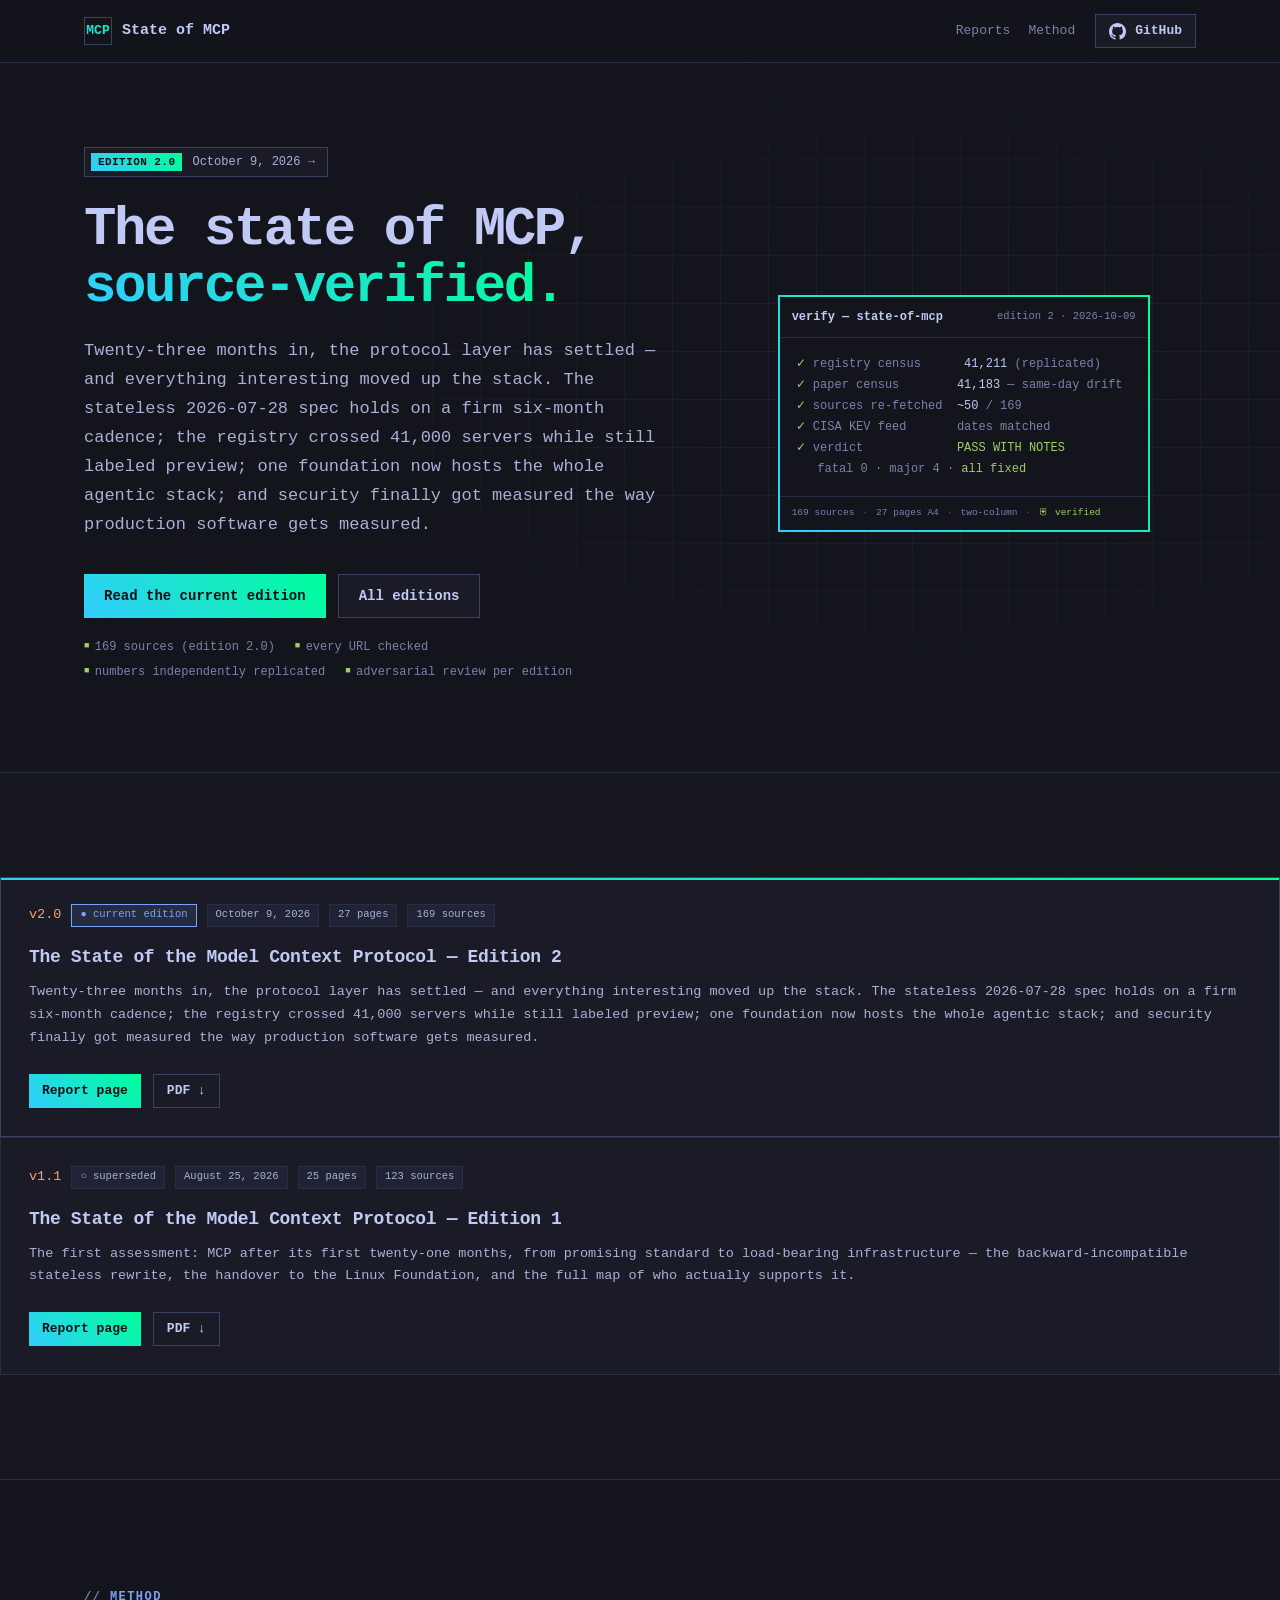
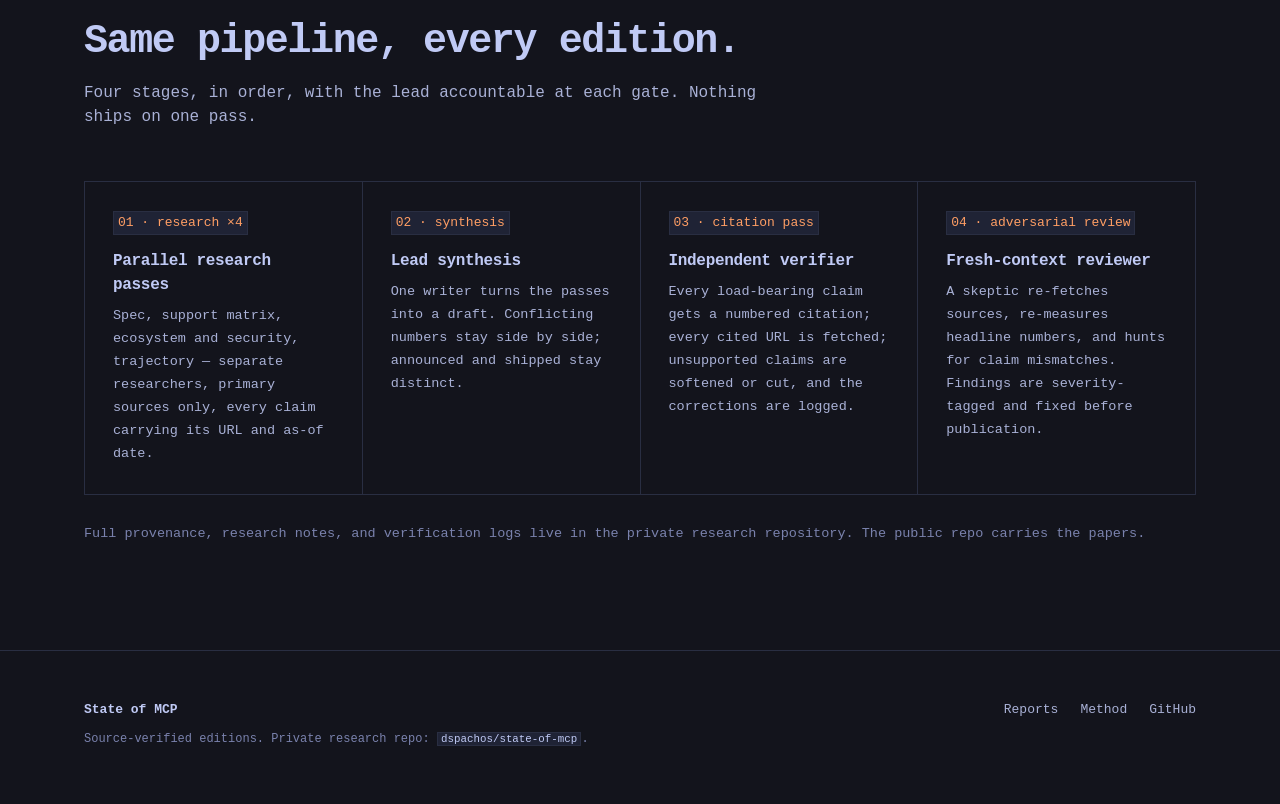
==== site/index.html @ 31dc3221 "Static editions site for GitHub Pages - Tailwind CSS (precompiled, no build step at deploy time) + v" ====
<!doctype html>
<html lang="en">
  <head>
    <meta charset="utf-8" />
    <meta name="viewport" content="width=device-width, initial-scale=1, viewport-fit=cover" />
    <title>The State of MCP — source-verified white paper, editions</title>
    <meta
      name="description"
      content="A recurring, source-verified white paper on the Model Context Protocol: where it stands, where it runs, and where it is going. Every edition re-runs the full verification pipeline."
    />
    <meta name="theme-color" content="#13141c" />
    <link rel="icon" href="favicon.svg" type="image/svg+xml" />
    <link rel="preload" href="fonts/JetBrainsMono.woff2" as="font" type="font/woff2" crossorigin />
    <link rel="stylesheet" href="style.css" />
    <meta property="og:type" content="website" />
    <meta property="og:site_name" content="The State of MCP" />
    <meta property="og:title" content="The State of MCP — source-verified white paper" />
    <meta
      property="og:description"
      content="A recurring white paper on the Model Context Protocol. 169 sources, every URL checked, census independently replicated."
    />
    <meta name="twitter:card" content="summary_large_image" />
  </head>
  <body>
    <a class="sr-only focus:not-sr-only focus:fixed focus:left-4 focus:top-3 focus:z-20 focus:bg-[var(--card)] focus:px-3 focus:py-2" href="#main"
      >Skip to content</a
    >

    <header class="sticky top-0 z-10 border-b border-[var(--line)] bg-[rgba(19,20,28,0.94)]">
      <div class="wrap flex items-center gap-5 h-[62px]">
        <a class="flex items-center gap-2.5 whitespace-nowrap !text-[var(--text)] font-bold text-[15px]" href="index.html">
          <span class="inline-grid place-items-center w-7 h-7 border border-[var(--line-strong)] text-[13px] font-bold grad !text-transparent" aria-hidden="true">MCP</span>
          State of MCP
        </a>
        <nav class="ml-auto flex gap-[18px] text-[13px]" aria-label="Sections">
          <a class="!text-[var(--muted)]" href="#reports">Reports</a>
          <a class="!text-[var(--muted)]" href="#method">Method</a>
        </nav>
        <a class="btn btn-sm" href="https://github.com/dspachos/state-of-mcp-report">
          <svg viewBox="0 0 16 16" fill="currentColor" class="w-[17px] h-[17px]" aria-hidden="true">
            <path d="M8 0c4.42 0 8 3.58 8 8a8.013 8.013 0 0 1-5.45 7.59c-.4.08-.55-.17-.55-.38 0-.27.01-1.13.01-2.2 0-.75-.25-1.23-.54-1.48 1.78-.2 3.65-.88 3.65-3.95 0-.88-.31-1.59-.82-2.15.08-.2.36-1.02-.08-2.12 0 0-.67-.22-2.2.82-.64-.18-1.32-.27-2-.27-.68 0-1.36.09-2 .27-1.53-1.03-2.2-.82-2.2-.82-.44 1.1-.16 1.92-.08 2.12-.51.56-.82 1.28-.82 2.15 0 3.06 1.86 3.75 3.64 3.95-.23.2-.44.55-.51 1.07-.46.21-1.61.55-2.33-.66-.15-.24-.6-.83-1.23-.82-.67.01-.27.38.01.53.34.19.73.9.82 1.13.16.45.68 1.31 2.69.94 0 .67.01 1.3.01 1.49 0 .21-.15.45-.55.38A7.995 7.995 0 0 1 0 8c0-4.42 3.58-8 8-8Z" />
          </svg>
          GitHub
        </a>
      </div>
    </header>

    <main id="main">
      <!-- Hero -->
      <section class="relative overflow-hidden border-b border-[var(--line)]">
        <div class="grid-bg absolute inset-0 pointer-events-none" aria-hidden="true"></div>
        <div class="wrap relative grid grid-cols-1 lg:grid-cols-[minmax(0,1.12fr)_minmax(0,0.88fr)] gap-14 items-center pt-[84px] pb-[92px]">
          <div>
            <a class="badge" id="hero-badge" href="#">EDITION 2</a>
            <h1 class="mt-6 mb-[22px] text-[clamp(32px,4.6vw,54px)] leading-[1.06] tracking-[-0.045em]">
              The state of MCP,<br /><span class="grad">source-verified.</span>
            </h1>
            <p class="lead text-[17px] leading-[1.7] max-w-[34em]" id="hero-lead"></p>
            <div class="flex flex-wrap gap-3 mt-[34px]">
              <a class="btn btn-primary" id="hero-read" href="#">Read the current edition</a>
              <a class="btn" href="#reports">All editions</a>
            </div>
            <div class="facts" id="hero-facts"></div>
          </div>
          <div class="p-0.5 max-w-[372px] w-full mx-auto" style="background: var(--active)" role="img"
            aria-label="Terminal card: the current edition's verification line — census replicated, 169 sources checked.">
            <div class="bg-[var(--bg)] text-left">
              <div class="flex items-center gap-2.5 px-3 py-2.5 border-b border-[var(--line)] text-[12px]">
                <b class="!text-[var(--text)] font-semibold">verify — state-of-mcp</b>
                <span class="ml-auto text-[var(--muted)] text-[10.5px]">edition 2 · 2026-10-09</span>
              </div>
              <pre class="m-0 px-4 py-4 text-[12px] leading-[1.75] text-[var(--muted)] overflow-hidden" aria-hidden="true">
<span class="text-[var(--ok)]">✓</span> registry census      <span class="text-[var(--text)]">41,211</span> (replicated)
<span class="text-[var(--ok)]">✓</span> paper census        <span class="text-[var(--text)]">41,183</span> — same-day drift
<span class="text-[var(--ok)]">✓</span> sources re-fetched  <span class="text-[var(--text)]">~50</span> / 169
<span class="text-[var(--ok)]">✓</span> CISA KEV feed       dates matched
<span class="text-[var(--ok)]">✓</span> verdict             <span class="text-[var(--ok)]">PASS WITH NOTES</span>
<span class="text-[var(--ok)]">  </span> fatal 0 · major 4 · <span class="text-[var(--ok)]">all fixed</span></pre>
              <div class="px-3 py-2 border-t border-[var(--line)] text-[9.5px] text-[var(--muted)] flex flex-wrap gap-x-2">
                <span>169 sources</span><span class="opacity-60">·</span><span>27 pages A4</span><span class="opacity-60">·</span><span>two-column</span><span class="opacity-60">·</span><span class="text-[var(--ok)]">⛨ verified</span>
              </div>
            </div>
          </div>
        </div>
      </section>

      <!-- Reports -->
      <section id="reports" class="py-[104px] border-b border-[var(--line)] bg-[var(--panel)]">
        <div class="wrap">
          <div class="max-w-[680px] mb-[52px]">
            <span class="kicker">Reports</span>
            <h2 class="text-[clamp(28px,3.6vw,40px)] leading-[1.15] tracking-[-0.035em]">Editions, newest first.</h2>
            <p class="mt-4 text-base">Each edition is a full re-run against fresh data — every count carries its as-of date, and the numbers get re-measured, not re-printed.</p>
          </div>
          <div class="grid grid-cols-1 lg:grid-cols-2 gap-4" id="reports"></div>
          <p class="mt-7 text-[13.5px] text-[var(--muted)]">
            Older editions also live in git — the <code>v1.1</code> tag pins the August 2026 release.
          </p>
        </div>
      </section>

      <!-- Method -->
      <section id="method" class="py-[104px] border-b border-[var(--line)]">
        <div class="wrap">
          <div class="max-w-[680px] mb-[52px]">
            <span class="kicker">Method</span>
            <h2 class="text-[clamp(28px,3.6vw,40px)] leading-[1.15] tracking-[-0.035em]">Same pipeline, every edition.</h2>
            <p class="mt-4 text-base">Four stages, in order, with the lead accountable at each gate. Nothing ships on one pass.</p>
          </div>
          <div class="grid grid-cols-1 md:grid-cols-2 lg:grid-cols-4 border-t border-l border-[var(--line)]">
            <article class="border-r border-b border-[var(--line)] p-7 bg-[var(--bg)]">
              <code class="inline-block mb-3.5 text-[13px] text-[var(--brand)]">01 · research ×4</code>
              <h3 class="text-base mb-2">Parallel research passes</h3>
              <p class="text-[13.5px]">Spec, support matrix, ecosystem and security, trajectory — separate researchers, primary sources only, every claim carrying its URL and as-of date.</p>
            </article>
            <article class="border-r border-b border-[var(--line)] p-7 bg-[var(--bg)]">
              <code class="inline-block mb-3.5 text-[13px] text-[var(--brand)]">02 · synthesis</code>
              <h3 class="text-base mb-2">Lead synthesis</h3>
              <p class="text-[13.5px]">One writer turns the passes into a draft. Conflicting numbers stay side by side; announced and shipped stay distinct.</p>
            </article>
            <article class="border-r border-b border-[var(--line)] p-7 bg-[var(--bg)]">
              <code class="inline-block mb-3.5 text-[13px] text-[var(--brand)]">03 · citation pass</code>
              <h3 class="text-base mb-2">Independent verifier</h3>
              <p class="text-[13.5px]">Every load-bearing claim gets a numbered citation; every cited URL is fetched; unsupported claims are softened or cut, and the corrections are logged.</p>
            </article>
            <article class="border-r border-b border-[var(--line)] p-7 bg-[var(--bg)]">
              <code class="inline-block mb-3.5 text-[13px] text-[var(--brand)]">04 · adversarial review</code>
              <h3 class="text-base mb-2">Fresh-context reviewer</h3>
              <p class="text-[13.5px]">A skeptic re-fetches sources, re-measures headline numbers, and hunts for claim mismatches. Findings are severity-tagged and fixed before publication.</p>
            </article>
          </div>
          <p class="mt-7 text-[13.5px] text-[var(--muted)]">
            Full provenance, research notes, and verification logs live in the private research repository. The public repo carries the papers.
          </p>
        </div>
      </section>
    </main>

    <footer class="py-12 pb-14 text-[13px] text-[var(--muted)]">
      <div class="wrap flex flex-wrap justify-between gap-7">
        <div>
          <div class="mb-2.5 font-bold !text-[var(--text)]">State of MCP</div>
          <small class="block mt-1 text-xs">Source-verified editions. Private research repo: <code>dspachos/state-of-mcp</code>.</small>
        </div>
        <div class="flex flex-wrap gap-[22px]">
          <a class="!text-[var(--body)]" href="#reports">Reports</a>
          <a class="!text-[var(--body)]" href="#method">Method</a>
          <a class="!text-[var(--body)]" href="https://github.com/dspachos/state-of-mcp-report">GitHub</a>
        </div>
      </div>
    </footer>

    <script src="site.js"></script>
    <script>
      renderIndex();
      wireCopyButtons();
    </script>
  </body>
</html>
---- site/style.css ----
*,:after,:before{--tw-border-spacing-x:0;--tw-border-spacing-y:0;--tw-translate-x:0;--tw-translate-y:0;--tw-rotate:0;--tw-skew-x:0;--tw-skew-y:0;--tw-scale-x:1;--tw-scale-y:1;--tw-pan-x: ;--tw-pan-y: ;--tw-pinch-zoom: ;--tw-scroll-snap-strictness:proximity;--tw-gradient-from-position: ;--tw-gradient-via-position: ;--tw-gradient-to-position: ;--tw-ordinal: ;--tw-slashed-zero: ;--tw-numeric-figure: ;--tw-numeric-spacing: ;--tw-numeric-fraction: ;--tw-ring-inset: ;--tw-ring-offset-width:0px;--tw-ring-offset-color:#fff;--tw-ring-color:rgba(59,130,246,.5);--tw-ring-offset-shadow:0 0 #0000;--tw-ring-shadow:0 0 #0000;--tw-shadow:0 0 #0000;--tw-shadow-colored:0 0 #0000;--tw-blur: ;--tw-brightness: ;--tw-contrast: ;--tw-grayscale: ;--tw-hue-rotate: ;--tw-invert: ;--tw-saturate: ;--tw-sepia: ;--tw-drop-shadow: ;--tw-backdrop-blur: ;--tw-backdrop-brightness: ;--tw-backdrop-contrast: ;--tw-backdrop-grayscale: ;--tw-backdrop-hue-rotate: ;--tw-backdrop-invert: ;--tw-backdrop-opacity: ;--tw-backdrop-saturate: ;--tw-backdrop-sepia: ;--tw-contain-size: ;--tw-contain-layout: ;--tw-contain-paint: ;--tw-contain-style: }::backdrop{--tw-border-spacing-x:0;--tw-border-spacing-y:0;--tw-translate-x:0;--tw-translate-y:0;--tw-rotate:0;--tw-skew-x:0;--tw-skew-y:0;--tw-scale-x:1;--tw-scale-y:1;--tw-pan-x: ;--tw-pan-y: ;--tw-pinch-zoom: ;--tw-scroll-snap-strictness:proximity;--tw-gradient-from-position: ;--tw-gradient-via-position: ;--tw-gradient-to-position: ;--tw-ordinal: ;--tw-slashed-zero: ;--tw-numeric-figure: ;--tw-numeric-spacing: ;--tw-numeric-fraction: ;--tw-ring-inset: ;--tw-ring-offset-width:0px;--tw-ring-offset-color:#fff;--tw-ring-color:rgba(59,130,246,.5);--tw-ring-offset-shadow:0 0 #0000;--tw-ring-shadow:0 0 #0000;--tw-shadow:0 0 #0000;--tw-shadow-colored:0 0 #0000;--tw-blur: ;--tw-brightness: ;--tw-contrast: ;--tw-grayscale: ;--tw-hue-rotate: ;--tw-invert: ;--tw-saturate: ;--tw-sepia: ;--tw-drop-shadow: ;--tw-backdrop-blur: ;--tw-backdrop-brightness: ;--tw-backdrop-contrast: ;--tw-backdrop-grayscale: ;--tw-backdrop-hue-rotate: ;--tw-backdrop-invert: ;--tw-backdrop-opacity: ;--tw-backdrop-saturate: ;--tw-backdrop-sepia: ;--tw-contain-size: ;--tw-contain-layout: ;--tw-contain-paint: ;--tw-contain-style: }

/*! tailwindcss v3.4.17 | MIT License | https://tailwindcss.com*/*,:after,:before{box-sizing:border-box;border:0 solid #e5e7eb}:after,:before{--tw-content:""}:host,html{line-height:1.5;-webkit-text-size-adjust:100%;-moz-tab-size:4;-o-tab-size:4;tab-size:4;font-family:ui-sans-serif,system-ui,sans-serif,Apple Color Emoji,Segoe UI Emoji,Segoe UI Symbol,Noto Color Emoji;font-feature-settings:normal;font-variation-settings:normal;-webkit-tap-highlight-color:transparent}body{margin:0;line-height:inherit}hr{height:0;color:inherit;border-top-width:1px}abbr:where([title]){-webkit-text-decoration:underline dotted;text-decoration:underline dotted}h1,h2,h3,h4,h5,h6{font-size:inherit;font-weight:inherit}a{color:inherit;text-decoration:inherit}b,strong{font-weight:bolder}code,kbd,pre,samp{font-family:JetBrains Mono,ui-monospace,SF Mono,Menlo,Consolas,monospace;font-feature-settings:normal;font-variation-settings:normal;font-size:1em}small{font-size:80%}sub,sup{font-size:75%;line-height:0;position:relative;vertical-align:baseline}sub{bottom:-.25em}sup{top:-.5em}table{text-indent:0;border-color:inherit;border-collapse:collapse}button,input,optgroup,select,textarea{font-family:inherit;font-feature-settings:inherit;font-variation-settings:inherit;font-size:100%;font-weight:inherit;line-height:inherit;letter-spacing:inherit;color:inherit;margin:0;padding:0}button,select{text-transform:none}button,input:where([type=button]),input:where([type=reset]),input:where([type=submit]){-webkit-appearance:button;background-color:transparent;background-image:none}:-moz-focusring{outline:auto}:-moz-ui-invalid{box-shadow:none}progress{vertical-align:baseline}::-webkit-inner-spin-button,::-webkit-outer-spin-button{height:auto}[type=search]{-webkit-appearance:textfield;outline-offset:-2px}::-webkit-search-decoration{-webkit-appearance:none}::-webkit-file-upload-button{-webkit-appearance:button;font:inherit}summary{display:list-item}blockquote,dd,dl,figure,h1,h2,h3,h4,h5,h6,hr,p,pre{margin:0}fieldset{margin:0}fieldset,legend{padding:0}menu,ol,ul{list-style:none;margin:0;padding:0}dialog{padding:0}textarea{resize:vertical}input::-moz-placeholder,textarea::-moz-placeholder{opacity:1;color:#9ca3af}input::placeholder,textarea::placeholder{opacity:1;color:#9ca3af}[role=button],button{cursor:pointer}:disabled{cursor:default}audio,canvas,embed,iframe,img,object,svg,video{display:block;vertical-align:middle}img,video{max-width:100%;height:auto}[hidden]:where(:not([hidden=until-found])){display:none}html{scroll-behavior:smooth}body{background-color:var(--bg);font-family:JetBrains Mono,ui-monospace,SF Mono,Menlo,Consolas,monospace;font-size:15px;line-height:1.7;color:var(--body);-webkit-font-smoothing:antialiased;-moz-osx-font-smoothing:grayscale;font-variant-ligatures:none}h1,h2,h3{font-weight:700;letter-spacing:-.02em;color:var(--text)}a{color:var(--accent);text-decoration-line:none}a:hover{text-decoration-line:underline;text-underline-offset:3px}code{border-width:1px;border-color:var(--line);background-color:var(--card-2);padding-left:.3em;padding-right:.3em;font-size:.9em;color:var(--text)}::focus-visible{outline:2px solid #3cf;outline-offset:2px}.wrap{margin-left:auto;margin-right:auto;max-width:1160px;padding-left:1.5rem;padding-right:1.5rem}.btn{display:inline-flex;height:2.75rem;cursor:pointer;align-items:center;justify-content:center;gap:9px;border-width:1px;border-color:var(--line-strong);background-color:var(--card);padding-left:1.25rem;padding-right:1.25rem;font-size:.875rem;line-height:1.25rem;font-weight:600;color:var(--text);text-decoration-line:none;transition-property:border-color,background,filter;transition-timing-function:cubic-bezier(.4,0,.2,1);transition-duration:.15s}.btn:hover{border-color:var(--accent);text-decoration-line:none}.btn-primary{border-width:0;color:var(--accent-ink);background:var(--active)}.btn-primary:hover{filter:brightness(1.1)}.btn-sm{height:34px;padding-left:13px;padding-right:13px;font-size:13px}.kicker{margin-bottom:.875rem;display:inline-block;font-size:.75rem;line-height:1rem;font-weight:600;text-transform:uppercase;letter-spacing:.12em;color:var(--accent)}.kicker:before{content:"// ";color:var(--muted)}.grad{background:var(--active);-webkit-background-clip:text;background-clip:text;color:transparent}.badge{display:inline-flex;align-items:center;gap:.625rem;border-width:1px;border-color:var(--line-strong);background-color:var(--card);padding:5px .75rem 5px 6px;font-size:.75rem;line-height:1rem;color:var(--body);text-decoration-line:none}.badge:hover{border-color:var(--accent);text-decoration-line:none}.badge b{padding:1px 7px;font-size:11px;font-weight:700;letter-spacing:.04em;color:var(--accent-ink);background:var(--active)}.facts{margin-top:1.25rem;display:flex;flex-wrap:wrap;-moz-column-gap:1.25rem;column-gap:1.25rem;row-gap:.5rem;font-size:.75rem;line-height:1rem;color:var(--muted)}.facts span:before{content:"■ ";color:var(--ok);font-size:9px;vertical-align:2px}.chip{display:inline-flex;height:23px;align-items:center;gap:.375rem;white-space:nowrap;border-width:1px;border-color:var(--line);background-color:var(--card-2);padding-left:.5rem;padding-right:.5rem;font-size:10.5px;color:var(--body)}.chip-current{border-color:var(--accent);background-color:var(--accent-soft);color:var(--accent)}.chip-ok{border-color:hsla(89,51%,61%,.5);background-color:var(--ok-soft);color:var(--ok)}.report-card{border-width:1px;border-color:var(--line);background-color:var(--card);padding:1.75rem;transition-property:color,background-color,border-color,text-decoration-color,fill,stroke;transition-timing-function:cubic-bezier(.4,0,.2,1);transition-duration:.2s}.report-card:hover{background-color:var(--card-2)}.report-card.current{border-color:var(--line-strong)}.report-card.current:before{content:"";display:block;margin:-28px -28px 24px;height:2px;background:var(--active)}.grid-bg{background-image:linear-gradient(var(--line) 1px,transparent 1px),linear-gradient(90deg,var(--line) 1px,transparent 1px);background-size:48px 48px;opacity:.45;-webkit-mask-image:radial-gradient(ellipse 75% 65% at 72% 45%,#000 20%,transparent 72%);mask-image:radial-gradient(ellipse 75% 65% at 72% 45%,#000 20%,transparent 72%)}.term{border-width:1px;border-color:var(--line);background-color:var(--code-bg)}.term pre{margin:0;overflow-x:auto;padding:1rem 1.25rem;font-size:13.5px;line-height:1.85;color:var(--text);font-family:inherit;white-space:pre-wrap;word-break:break-all}.term .p{-webkit-user-select:none;-moz-user-select:none;user-select:none;color:var(--ok)}.copy{height:2rem;cursor:pointer;border-width:1px;border-color:var(--line);background-color:var(--card);padding-left:11px;padding-right:11px;font-size:.75rem;line-height:1rem;color:var(--muted)}.copy:hover{border-color:var(--line-strong);color:var(--text)}.copy.done{border-color:var(--ok);color:var(--ok)}.sr-only{position:absolute;width:1px;height:1px;padding:0;margin:-1px;overflow:hidden;clip:rect(0,0,0,0);white-space:nowrap;border-width:0}.pointer-events-none{pointer-events:none}.fixed{position:fixed}.absolute{position:absolute}.relative{position:relative}.sticky{position:sticky}.inset-0{inset:0}.top-0{top:0}.z-10{z-index:10}.m-0{margin:0}.mx-auto{margin-left:auto;margin-right:auto}.my-2{margin-top:.5rem}.mb-2,.my-2{margin-bottom:.5rem}.mb-2\.5{margin-bottom:.625rem}.mb-3\.5{margin-bottom:.875rem}.mb-4{margin-bottom:1rem}.mb-6{margin-bottom:1.5rem}.mb-7{margin-bottom:1.75rem}.mb-8{margin-bottom:2rem}.mb-\[22px\]{margin-bottom:22px}.mb-\[52px\]{margin-bottom:52px}.ml-auto{margin-left:auto}.mr-2{margin-right:.5rem}.mt-1{margin-top:.25rem}.mt-4{margin-top:1rem}.mt-6{margin-top:1.5rem}.mt-7{margin-top:1.75rem}.mt-\[34px\]{margin-top:34px}.block{display:block}.inline-block{display:inline-block}.flex{display:flex}.grid{display:grid}.inline-grid{display:inline-grid}.h-7{height:1.75rem}.h-\[17px\]{height:17px}.h-\[62px\]{height:62px}.w-7{width:1.75rem}.w-\[17px\]{width:17px}.w-full{width:100%}.max-w-\[34em\]{max-width:34em}.max-w-\[372px\]{max-width:372px}.max-w-\[680px\]{max-width:680px}.grid-cols-1{grid-template-columns:repeat(1,minmax(0,1fr))}.flex-wrap{flex-wrap:wrap}.place-items-center{place-items:center}.items-start{align-items:flex-start}.items-center{align-items:center}.items-stretch{align-items:stretch}.justify-between{justify-content:space-between}.gap-14{gap:3.5rem}.gap-16{gap:4rem}.gap-2\.5{gap:.625rem}.gap-3{gap:.75rem}.gap-4{gap:1rem}.gap-5{gap:1.25rem}.gap-7{gap:1.75rem}.gap-\[18px\]{gap:18px}.gap-\[22px\]{gap:22px}.gap-x-2{-moz-column-gap:.5rem;column-gap:.5rem}.overflow-hidden{overflow:hidden}.whitespace-nowrap{white-space:nowrap}.\!border-0{border-width:0!important}.border{border-width:1px}.border-b{border-bottom-width:1px}.border-l{border-left-width:1px}.border-r{border-right-width:1px}.border-t{border-top-width:1px}.border-\[var\(--line\)\]{border-color:var(--line)}.border-\[var\(--line-strong\)\]{border-color:var(--line-strong)}.\!bg-transparent{background-color:transparent!important}.bg-\[rgba\(19\2c 20\2c 28\2c 0\.94\)\]{background-color:rgba(19,20,28,.94)}.bg-\[var\(--bg\)\]{background-color:var(--bg)}.bg-\[var\(--card\)\]{background-color:var(--card)}.bg-\[var\(--panel\)\]{background-color:var(--panel)}.\!p-0{padding:0!important}.p-0\.5{padding:.125rem}.p-7{padding:1.75rem}.px-3{padding-left:.75rem;padding-right:.75rem}.px-4{padding-left:1rem;padding-right:1rem}.px-\[18px\]{padding-left:18px;padding-right:18px}.py-12{padding-top:3rem;padding-bottom:3rem}.py-2{padding-top:.5rem;padding-bottom:.5rem}.py-2\.5{padding-top:.625rem;padding-bottom:.625rem}.py-24{padding-top:6rem;padding-bottom:6rem}.py-3{padding-top:.75rem;padding-bottom:.75rem}.py-4{padding-top:1rem;padding-bottom:1rem}.py-\[104px\]{padding-top:104px;padding-bottom:104px}.pb-14{padding-bottom:3.5rem}.pb-20{padding-bottom:5rem}.pb-\[92px\]{padding-bottom:92px}.pt-\[84px\]{padding-top:84px}.pt-\[88px\]{padding-top:88px}.text-left{text-align:left}.text-center{text-align:center}.text-4xl{font-size:2.25rem;line-height:2.5rem}.text-\[10\.5px\]{font-size:10.5px}.text-\[12px\]{font-size:12px}.text-\[13\.5px\]{font-size:13.5px}.text-\[13px\]{font-size:13px}.text-\[15px\]{font-size:15px}.text-\[17px\]{font-size:17px}.text-\[9\.5px\]{font-size:9.5px}.text-\[clamp\(28px\2c 3\.6vw\2c 40px\)\]{font-size:clamp(28px,3.6vw,40px)}.text-\[clamp\(32px\2c 4\.6vw\2c 54px\)\]{font-size:clamp(32px,4.6vw,54px)}.text-base{font-size:1rem;line-height:1.5rem}.text-lg{font-size:1.125rem;line-height:1.75rem}.text-xs{font-size:.75rem;line-height:1rem}.font-bold{font-weight:700}.font-semibold{font-weight:600}.leading-\[1\.06\]{line-height:1.06}.leading-\[1\.15\]{line-height:1.15}.leading-\[1\.75\]{line-height:1.75}.leading-\[1\.7\]{line-height:1.7}.tracking-\[-0\.035em\]{letter-spacing:-.035em}.tracking-\[-0\.045em\]{letter-spacing:-.045em}.\!text-\[var\(--body\)\]{color:var(--body)!important}.\!text-\[var\(--muted\)\]{color:var(--muted)!important}.\!text-\[var\(--text\)\]{color:var(--text)!important}.\!text-transparent{color:transparent!important}.text-\[var\(--brand\)\]{color:var(--brand)}.text-\[var\(--muted\)\]{color:var(--muted)}.text-\[var\(--ok\)\]{color:var(--ok)}.text-\[var\(--text\)\]{color:var(--text)}.opacity-60{opacity:.6}:root{--bg:#13141c;--panel:#16161e;--card:#1a1b26;--card-2:#1f2335;--raised:#24283b;--line:#292e42;--line-strong:#3b4261;--text:#c0caf5;--body:#a9b1d6;--muted:#7a82ad;--accent:#7aa2f7;--accent-ink:#0e0e14;--accent-soft:rgba(122,162,247,.12);--brand:#ff9e64;--ok:#9ece6a;--ok-soft:hsla(89,51%,61%,.1);--warn:#e0af68;--err:#f7768e;--purple:#bb9af7;--code-bg:#0e0e14;--active:linear-gradient(45deg,#3cf,#0f9);color-scheme:dark}*{border-radius:0!important}.trace{margin:0;list-style-type:none;border-left-width:1px;border-color:var(--line-strong);padding:0;counter-reset:step}.trace li{position:relative;padding-bottom:34px;padding-left:2.75rem;font-size:.875rem;line-height:1.25rem;counter-increment:step}.trace li:first-child{padding-top:2px}.trace li:last-child{padding-bottom:0}.trace li:before{content:counter(step);position:absolute;left:-14px;top:0;display:grid;place-items:center;width:27px;height:27px;background:var(--bg);border:1px solid var(--line-strong);color:var(--accent);font-size:12px;font-weight:700}.focus\:not-sr-only:focus{position:static;width:auto;height:auto;padding:0;margin:0;overflow:visible;clip:auto;white-space:normal}.focus\:fixed:focus{position:fixed}.focus\:left-4:focus{left:1rem}.focus\:top-3:focus{top:.75rem}.focus\:z-20:focus{z-index:20}.focus\:bg-\[var\(--card\)\]:focus{background-color:var(--card)}.focus\:px-3:focus{padding-left:.75rem;padding-right:.75rem}.focus\:py-2:focus{padding-top:.5rem;padding-bottom:.5rem}@media (min-width:768px){.md\:grid-cols-2{grid-template-columns:repeat(2,minmax(0,1fr))}}@media (min-width:1024px){.lg\:grid-cols-2{grid-template-columns:repeat(2,minmax(0,1fr))}.lg\:grid-cols-4{grid-template-columns:repeat(4,minmax(0,1fr))}.lg\:grid-cols-\[minmax\(0\2c 0\.8fr\)_minmax\(0\2c 1\.2fr\)\]{grid-template-columns:minmax(0,.8fr) minmax(0,1.2fr)}.lg\:grid-cols-\[minmax\(0\2c 1\.12fr\)_minmax\(0\2c 0\.88fr\)\]{grid-template-columns:minmax(0,1.12fr) minmax(0,.88fr)}.lg\:grid-cols-\[minmax\(0\2c 1\.35fr\)_minmax\(0\2c 0\.65fr\)\]{grid-template-columns:minmax(0,1.35fr) minmax(0,.65fr)}}
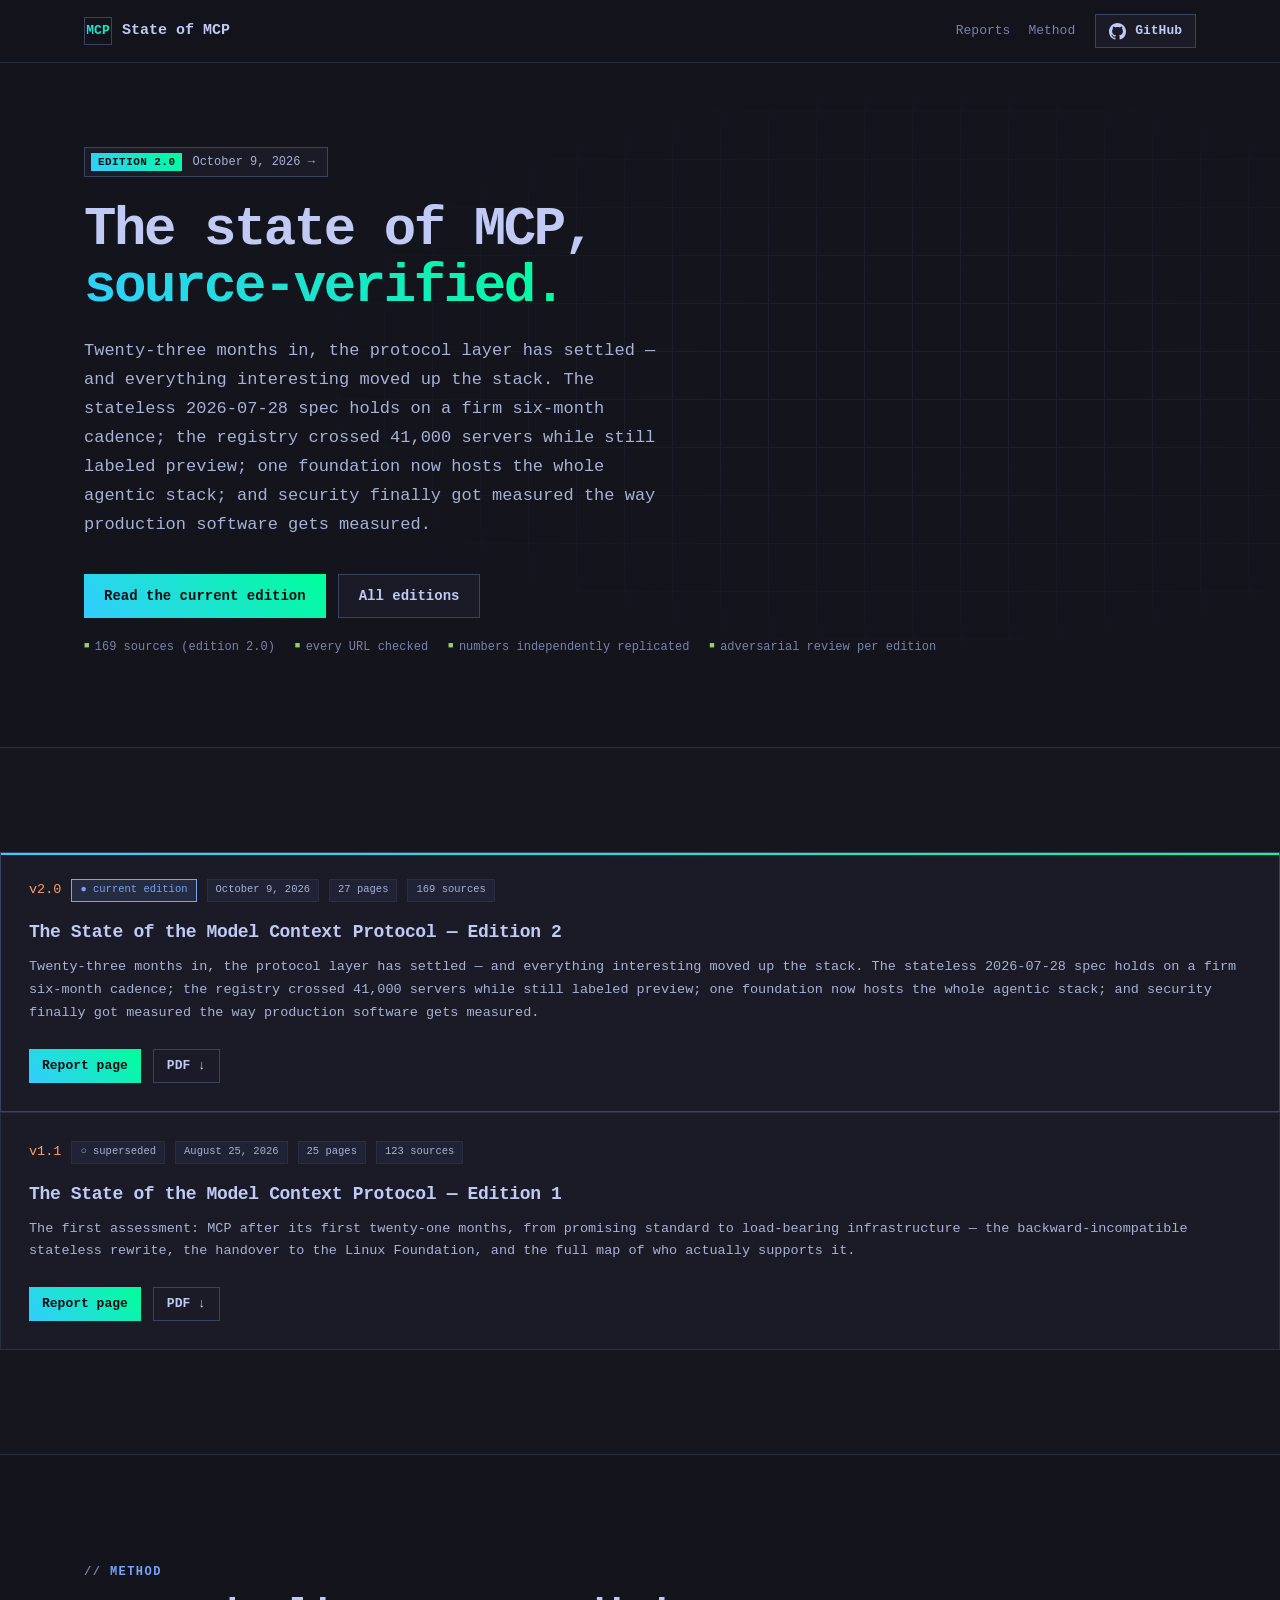
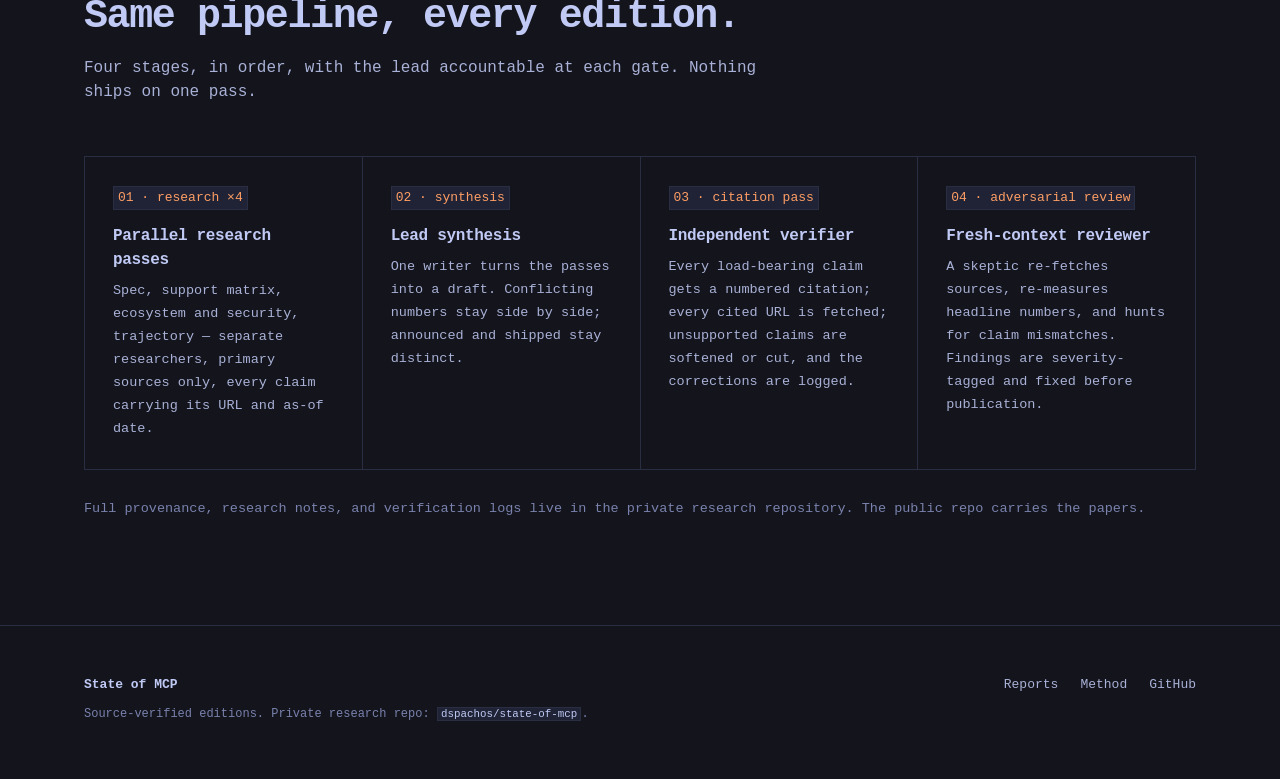
==== commit 1b3a4ff5: "Hero: drop the verify terminal card" ====
--- a/site/index.html
+++ b/site/index.html
@@ -49,7 +49,7 @@
       <!-- Hero -->
       <section class="relative overflow-hidden border-b border-[var(--line)]">
         <div class="grid-bg absolute inset-0 pointer-events-none" aria-hidden="true"></div>
-        <div class="wrap relative grid grid-cols-1 lg:grid-cols-[minmax(0,1.12fr)_minmax(0,0.88fr)] gap-14 items-center pt-[84px] pb-[92px]">
+        <div class="wrap relative pt-[84px] pb-[92px]">
           <div>
             <a class="badge" id="hero-badge" href="#">EDITION 2</a>
             <h1 class="mt-6 mb-[22px] text-[clamp(32px,4.6vw,54px)] leading-[1.06] tracking-[-0.045em]">
@@ -61,25 +61,6 @@
               <a class="btn" href="#reports">All editions</a>
             </div>
             <div class="facts" id="hero-facts"></div>
-          </div>
-          <div class="p-0.5 max-w-[372px] w-full mx-auto" style="background: var(--active)" role="img"
-            aria-label="Terminal card: the current edition's verification line — census replicated, 169 sources checked.">
-            <div class="bg-[var(--bg)] text-left">
-              <div class="flex items-center gap-2.5 px-3 py-2.5 border-b border-[var(--line)] text-[12px]">
-                <b class="!text-[var(--text)] font-semibold">verify — state-of-mcp</b>
-                <span class="ml-auto text-[var(--muted)] text-[10.5px]">edition 2 · 2026-10-09</span>
-              </div>
-              <pre class="m-0 px-4 py-4 text-[12px] leading-[1.75] text-[var(--muted)] overflow-hidden" aria-hidden="true">
-<span class="text-[var(--ok)]">✓</span> registry census      <span class="text-[var(--text)]">41,211</span> (replicated)
-<span class="text-[var(--ok)]">✓</span> paper census        <span class="text-[var(--text)]">41,183</span> — same-day drift
-<span class="text-[var(--ok)]">✓</span> sources re-fetched  <span class="text-[var(--text)]">~50</span> / 169
-<span class="text-[var(--ok)]">✓</span> CISA KEV feed       dates matched
-<span class="text-[var(--ok)]">✓</span> verdict             <span class="text-[var(--ok)]">PASS WITH NOTES</span>
-<span class="text-[var(--ok)]">  </span> fatal 0 · major 4 · <span class="text-[var(--ok)]">all fixed</span></pre>
-              <div class="px-3 py-2 border-t border-[var(--line)] text-[9.5px] text-[var(--muted)] flex flex-wrap gap-x-2">
-                <span>169 sources</span><span class="opacity-60">·</span><span>27 pages A4</span><span class="opacity-60">·</span><span>two-column</span><span class="opacity-60">·</span><span class="text-[var(--ok)]">⛨ verified</span>
-              </div>
-            </div>
           </div>
         </div>
       </section>
--- a/site/style.css
+++ b/site/style.css
@@ -1,3 +1,3 @@
 *,:after,:before{--tw-border-spacing-x:0;--tw-border-spacing-y:0;--tw-translate-x:0;--tw-translate-y:0;--tw-rotate:0;--tw-skew-x:0;--tw-skew-y:0;--tw-scale-x:1;--tw-scale-y:1;--tw-pan-x: ;--tw-pan-y: ;--tw-pinch-zoom: ;--tw-scroll-snap-strictness:proximity;--tw-gradient-from-position: ;--tw-gradient-via-position: ;--tw-gradient-to-position: ;--tw-ordinal: ;--tw-slashed-zero: ;--tw-numeric-figure: ;--tw-numeric-spacing: ;--tw-numeric-fraction: ;--tw-ring-inset: ;--tw-ring-offset-width:0px;--tw-ring-offset-color:#fff;--tw-ring-color:rgba(59,130,246,.5);--tw-ring-offset-shadow:0 0 #0000;--tw-ring-shadow:0 0 #0000;--tw-shadow:0 0 #0000;--tw-shadow-colored:0 0 #0000;--tw-blur: ;--tw-brightness: ;--tw-contrast: ;--tw-grayscale: ;--tw-hue-rotate: ;--tw-invert: ;--tw-saturate: ;--tw-sepia: ;--tw-drop-shadow: ;--tw-backdrop-blur: ;--tw-backdrop-brightness: ;--tw-backdrop-contrast: ;--tw-backdrop-grayscale: ;--tw-backdrop-hue-rotate: ;--tw-backdrop-invert: ;--tw-backdrop-opacity: ;--tw-backdrop-saturate: ;--tw-backdrop-sepia: ;--tw-contain-size: ;--tw-contain-layout: ;--tw-contain-paint: ;--tw-contain-style: }::backdrop{--tw-border-spacing-x:0;--tw-border-spacing-y:0;--tw-translate-x:0;--tw-translate-y:0;--tw-rotate:0;--tw-skew-x:0;--tw-skew-y:0;--tw-scale-x:1;--tw-scale-y:1;--tw-pan-x: ;--tw-pan-y: ;--tw-pinch-zoom: ;--tw-scroll-snap-strictness:proximity;--tw-gradient-from-position: ;--tw-gradient-via-position: ;--tw-gradient-to-position: ;--tw-ordinal: ;--tw-slashed-zero: ;--tw-numeric-figure: ;--tw-numeric-spacing: ;--tw-numeric-fraction: ;--tw-ring-inset: ;--tw-ring-offset-width:0px;--tw-ring-offset-color:#fff;--tw-ring-color:rgba(59,130,246,.5);--tw-ring-offset-shadow:0 0 #0000;--tw-ring-shadow:0 0 #0000;--tw-shadow:0 0 #0000;--tw-shadow-colored:0 0 #0000;--tw-blur: ;--tw-brightness: ;--tw-contrast: ;--tw-grayscale: ;--tw-hue-rotate: ;--tw-invert: ;--tw-saturate: ;--tw-sepia: ;--tw-drop-shadow: ;--tw-backdrop-blur: ;--tw-backdrop-brightness: ;--tw-backdrop-contrast: ;--tw-backdrop-grayscale: ;--tw-backdrop-hue-rotate: ;--tw-backdrop-invert: ;--tw-backdrop-opacity: ;--tw-backdrop-saturate: ;--tw-backdrop-sepia: ;--tw-contain-size: ;--tw-contain-layout: ;--tw-contain-paint: ;--tw-contain-style: }
 
-/*! tailwindcss v3.4.17 | MIT License | https://tailwindcss.com*/*,:after,:before{box-sizing:border-box;border:0 solid #e5e7eb}:after,:before{--tw-content:""}:host,html{line-height:1.5;-webkit-text-size-adjust:100%;-moz-tab-size:4;-o-tab-size:4;tab-size:4;font-family:ui-sans-serif,system-ui,sans-serif,Apple Color Emoji,Segoe UI Emoji,Segoe UI Symbol,Noto Color Emoji;font-feature-settings:normal;font-variation-settings:normal;-webkit-tap-highlight-color:transparent}body{margin:0;line-height:inherit}hr{height:0;color:inherit;border-top-width:1px}abbr:where([title]){-webkit-text-decoration:underline dotted;text-decoration:underline dotted}h1,h2,h3,h4,h5,h6{font-size:inherit;font-weight:inherit}a{color:inherit;text-decoration:inherit}b,strong{font-weight:bolder}code,kbd,pre,samp{font-family:JetBrains Mono,ui-monospace,SF Mono,Menlo,Consolas,monospace;font-feature-settings:normal;font-variation-settings:normal;font-size:1em}small{font-size:80%}sub,sup{font-size:75%;line-height:0;position:relative;vertical-align:baseline}sub{bottom:-.25em}sup{top:-.5em}table{text-indent:0;border-color:inherit;border-collapse:collapse}button,input,optgroup,select,textarea{font-family:inherit;font-feature-settings:inherit;font-variation-settings:inherit;font-size:100%;font-weight:inherit;line-height:inherit;letter-spacing:inherit;color:inherit;margin:0;padding:0}button,select{text-transform:none}button,input:where([type=button]),input:where([type=reset]),input:where([type=submit]){-webkit-appearance:button;background-color:transparent;background-image:none}:-moz-focusring{outline:auto}:-moz-ui-invalid{box-shadow:none}progress{vertical-align:baseline}::-webkit-inner-spin-button,::-webkit-outer-spin-button{height:auto}[type=search]{-webkit-appearance:textfield;outline-offset:-2px}::-webkit-search-decoration{-webkit-appearance:none}::-webkit-file-upload-button{-webkit-appearance:button;font:inherit}summary{display:list-item}blockquote,dd,dl,figure,h1,h2,h3,h4,h5,h6,hr,p,pre{margin:0}fieldset{margin:0}fieldset,legend{padding:0}menu,ol,ul{list-style:none;margin:0;padding:0}dialog{padding:0}textarea{resize:vertical}input::-moz-placeholder,textarea::-moz-placeholder{opacity:1;color:#9ca3af}input::placeholder,textarea::placeholder{opacity:1;color:#9ca3af}[role=button],button{cursor:pointer}:disabled{cursor:default}audio,canvas,embed,iframe,img,object,svg,video{display:block;vertical-align:middle}img,video{max-width:100%;height:auto}[hidden]:where(:not([hidden=until-found])){display:none}html{scroll-behavior:smooth}body{background-color:var(--bg);font-family:JetBrains Mono,ui-monospace,SF Mono,Menlo,Consolas,monospace;font-size:15px;line-height:1.7;color:var(--body);-webkit-font-smoothing:antialiased;-moz-osx-font-smoothing:grayscale;font-variant-ligatures:none}h1,h2,h3{font-weight:700;letter-spacing:-.02em;color:var(--text)}a{color:var(--accent);text-decoration-line:none}a:hover{text-decoration-line:underline;text-underline-offset:3px}code{border-width:1px;border-color:var(--line);background-color:var(--card-2);padding-left:.3em;padding-right:.3em;font-size:.9em;color:var(--text)}::focus-visible{outline:2px solid #3cf;outline-offset:2px}.wrap{margin-left:auto;margin-right:auto;max-width:1160px;padding-left:1.5rem;padding-right:1.5rem}.btn{display:inline-flex;height:2.75rem;cursor:pointer;align-items:center;justify-content:center;gap:9px;border-width:1px;border-color:var(--line-strong);background-color:var(--card);padding-left:1.25rem;padding-right:1.25rem;font-size:.875rem;line-height:1.25rem;font-weight:600;color:var(--text);text-decoration-line:none;transition-property:border-color,background,filter;transition-timing-function:cubic-bezier(.4,0,.2,1);transition-duration:.15s}.btn:hover{border-color:var(--accent);text-decoration-line:none}.btn-primary{border-width:0;color:var(--accent-ink);background:var(--active)}.btn-primary:hover{filter:brightness(1.1)}.btn-sm{height:34px;padding-left:13px;padding-right:13px;font-size:13px}.kicker{margin-bottom:.875rem;display:inline-block;font-size:.75rem;line-height:1rem;font-weight:600;text-transform:uppercase;letter-spacing:.12em;color:var(--accent)}.kicker:before{content:"// ";color:var(--muted)}.grad{background:var(--active);-webkit-background-clip:text;background-clip:text;color:transparent}.badge{display:inline-flex;align-items:center;gap:.625rem;border-width:1px;border-color:var(--line-strong);background-color:var(--card);padding:5px .75rem 5px 6px;font-size:.75rem;line-height:1rem;color:var(--body);text-decoration-line:none}.badge:hover{border-color:var(--accent);text-decoration-line:none}.badge b{padding:1px 7px;font-size:11px;font-weight:700;letter-spacing:.04em;color:var(--accent-ink);background:var(--active)}.facts{margin-top:1.25rem;display:flex;flex-wrap:wrap;-moz-column-gap:1.25rem;column-gap:1.25rem;row-gap:.5rem;font-size:.75rem;line-height:1rem;color:var(--muted)}.facts span:before{content:"■ ";color:var(--ok);font-size:9px;vertical-align:2px}.chip{display:inline-flex;height:23px;align-items:center;gap:.375rem;white-space:nowrap;border-width:1px;border-color:var(--line);background-color:var(--card-2);padding-left:.5rem;padding-right:.5rem;font-size:10.5px;color:var(--body)}.chip-current{border-color:var(--accent);background-color:var(--accent-soft);color:var(--accent)}.chip-ok{border-color:hsla(89,51%,61%,.5);background-color:var(--ok-soft);color:var(--ok)}.report-card{border-width:1px;border-color:var(--line);background-color:var(--card);padding:1.75rem;transition-property:color,background-color,border-color,text-decoration-color,fill,stroke;transition-timing-function:cubic-bezier(.4,0,.2,1);transition-duration:.2s}.report-card:hover{background-color:var(--card-2)}.report-card.current{border-color:var(--line-strong)}.report-card.current:before{content:"";display:block;margin:-28px -28px 24px;height:2px;background:var(--active)}.grid-bg{background-image:linear-gradient(var(--line) 1px,transparent 1px),linear-gradient(90deg,var(--line) 1px,transparent 1px);background-size:48px 48px;opacity:.45;-webkit-mask-image:radial-gradient(ellipse 75% 65% at 72% 45%,#000 20%,transparent 72%);mask-image:radial-gradient(ellipse 75% 65% at 72% 45%,#000 20%,transparent 72%)}.term{border-width:1px;border-color:var(--line);background-color:var(--code-bg)}.term pre{margin:0;overflow-x:auto;padding:1rem 1.25rem;font-size:13.5px;line-height:1.85;color:var(--text);font-family:inherit;white-space:pre-wrap;word-break:break-all}.term .p{-webkit-user-select:none;-moz-user-select:none;user-select:none;color:var(--ok)}.copy{height:2rem;cursor:pointer;border-width:1px;border-color:var(--line);background-color:var(--card);padding-left:11px;padding-right:11px;font-size:.75rem;line-height:1rem;color:var(--muted)}.copy:hover{border-color:var(--line-strong);color:var(--text)}.copy.done{border-color:var(--ok);color:var(--ok)}.sr-only{position:absolute;width:1px;height:1px;padding:0;margin:-1px;overflow:hidden;clip:rect(0,0,0,0);white-space:nowrap;border-width:0}.pointer-events-none{pointer-events:none}.fixed{position:fixed}.absolute{position:absolute}.relative{position:relative}.sticky{position:sticky}.inset-0{inset:0}.top-0{top:0}.z-10{z-index:10}.m-0{margin:0}.mx-auto{margin-left:auto;margin-right:auto}.my-2{margin-top:.5rem}.mb-2,.my-2{margin-bottom:.5rem}.mb-2\.5{margin-bottom:.625rem}.mb-3\.5{margin-bottom:.875rem}.mb-4{margin-bottom:1rem}.mb-6{margin-bottom:1.5rem}.mb-7{margin-bottom:1.75rem}.mb-8{margin-bottom:2rem}.mb-\[22px\]{margin-bottom:22px}.mb-\[52px\]{margin-bottom:52px}.ml-auto{margin-left:auto}.mr-2{margin-right:.5rem}.mt-1{margin-top:.25rem}.mt-4{margin-top:1rem}.mt-6{margin-top:1.5rem}.mt-7{margin-top:1.75rem}.mt-\[34px\]{margin-top:34px}.block{display:block}.inline-block{display:inline-block}.flex{display:flex}.grid{display:grid}.inline-grid{display:inline-grid}.h-7{height:1.75rem}.h-\[17px\]{height:17px}.h-\[62px\]{height:62px}.w-7{width:1.75rem}.w-\[17px\]{width:17px}.w-full{width:100%}.max-w-\[34em\]{max-width:34em}.max-w-\[372px\]{max-width:372px}.max-w-\[680px\]{max-width:680px}.grid-cols-1{grid-template-columns:repeat(1,minmax(0,1fr))}.flex-wrap{flex-wrap:wrap}.place-items-center{place-items:center}.items-start{align-items:flex-start}.items-center{align-items:center}.items-stretch{align-items:stretch}.justify-between{justify-content:space-between}.gap-14{gap:3.5rem}.gap-16{gap:4rem}.gap-2\.5{gap:.625rem}.gap-3{gap:.75rem}.gap-4{gap:1rem}.gap-5{gap:1.25rem}.gap-7{gap:1.75rem}.gap-\[18px\]{gap:18px}.gap-\[22px\]{gap:22px}.gap-x-2{-moz-column-gap:.5rem;column-gap:.5rem}.overflow-hidden{overflow:hidden}.whitespace-nowrap{white-space:nowrap}.\!border-0{border-width:0!important}.border{border-width:1px}.border-b{border-bottom-width:1px}.border-l{border-left-width:1px}.border-r{border-right-width:1px}.border-t{border-top-width:1px}.border-\[var\(--line\)\]{border-color:var(--line)}.border-\[var\(--line-strong\)\]{border-color:var(--line-strong)}.\!bg-transparent{background-color:transparent!important}.bg-\[rgba\(19\2c 20\2c 28\2c 0\.94\)\]{background-color:rgba(19,20,28,.94)}.bg-\[var\(--bg\)\]{background-color:var(--bg)}.bg-\[var\(--card\)\]{background-color:var(--card)}.bg-\[var\(--panel\)\]{background-color:var(--panel)}.\!p-0{padding:0!important}.p-0\.5{padding:.125rem}.p-7{padding:1.75rem}.px-3{padding-left:.75rem;padding-right:.75rem}.px-4{padding-left:1rem;padding-right:1rem}.px-\[18px\]{padding-left:18px;padding-right:18px}.py-12{padding-top:3rem;padding-bottom:3rem}.py-2{padding-top:.5rem;padding-bottom:.5rem}.py-2\.5{padding-top:.625rem;padding-bottom:.625rem}.py-24{padding-top:6rem;padding-bottom:6rem}.py-3{padding-top:.75rem;padding-bottom:.75rem}.py-4{padding-top:1rem;padding-bottom:1rem}.py-\[104px\]{padding-top:104px;padding-bottom:104px}.pb-14{padding-bottom:3.5rem}.pb-20{padding-bottom:5rem}.pb-\[92px\]{padding-bottom:92px}.pt-\[84px\]{padding-top:84px}.pt-\[88px\]{padding-top:88px}.text-left{text-align:left}.text-center{text-align:center}.text-4xl{font-size:2.25rem;line-height:2.5rem}.text-\[10\.5px\]{font-size:10.5px}.text-\[12px\]{font-size:12px}.text-\[13\.5px\]{font-size:13.5px}.text-\[13px\]{font-size:13px}.text-\[15px\]{font-size:15px}.text-\[17px\]{font-size:17px}.text-\[9\.5px\]{font-size:9.5px}.text-\[clamp\(28px\2c 3\.6vw\2c 40px\)\]{font-size:clamp(28px,3.6vw,40px)}.text-\[clamp\(32px\2c 4\.6vw\2c 54px\)\]{font-size:clamp(32px,4.6vw,54px)}.text-base{font-size:1rem;line-height:1.5rem}.text-lg{font-size:1.125rem;line-height:1.75rem}.text-xs{font-size:.75rem;line-height:1rem}.font-bold{font-weight:700}.font-semibold{font-weight:600}.leading-\[1\.06\]{line-height:1.06}.leading-\[1\.15\]{line-height:1.15}.leading-\[1\.75\]{line-height:1.75}.leading-\[1\.7\]{line-height:1.7}.tracking-\[-0\.035em\]{letter-spacing:-.035em}.tracking-\[-0\.045em\]{letter-spacing:-.045em}.\!text-\[var\(--body\)\]{color:var(--body)!important}.\!text-\[var\(--muted\)\]{color:var(--muted)!important}.\!text-\[var\(--text\)\]{color:var(--text)!important}.\!text-transparent{color:transparent!important}.text-\[var\(--brand\)\]{color:var(--brand)}.text-\[var\(--muted\)\]{color:var(--muted)}.text-\[var\(--ok\)\]{color:var(--ok)}.text-\[var\(--text\)\]{color:var(--text)}.opacity-60{opacity:.6}:root{--bg:#13141c;--panel:#16161e;--card:#1a1b26;--card-2:#1f2335;--raised:#24283b;--line:#292e42;--line-strong:#3b4261;--text:#c0caf5;--body:#a9b1d6;--muted:#7a82ad;--accent:#7aa2f7;--accent-ink:#0e0e14;--accent-soft:rgba(122,162,247,.12);--brand:#ff9e64;--ok:#9ece6a;--ok-soft:hsla(89,51%,61%,.1);--warn:#e0af68;--err:#f7768e;--purple:#bb9af7;--code-bg:#0e0e14;--active:linear-gradient(45deg,#3cf,#0f9);color-scheme:dark}*{border-radius:0!important}.trace{margin:0;list-style-type:none;border-left-width:1px;border-color:var(--line-strong);padding:0;counter-reset:step}.trace li{position:relative;padding-bottom:34px;padding-left:2.75rem;font-size:.875rem;line-height:1.25rem;counter-increment:step}.trace li:first-child{padding-top:2px}.trace li:last-child{padding-bottom:0}.trace li:before{content:counter(step);position:absolute;left:-14px;top:0;display:grid;place-items:center;width:27px;height:27px;background:var(--bg);border:1px solid var(--line-strong);color:var(--accent);font-size:12px;font-weight:700}.focus\:not-sr-only:focus{position:static;width:auto;height:auto;padding:0;margin:0;overflow:visible;clip:auto;white-space:normal}.focus\:fixed:focus{position:fixed}.focus\:left-4:focus{left:1rem}.focus\:top-3:focus{top:.75rem}.focus\:z-20:focus{z-index:20}.focus\:bg-\[var\(--card\)\]:focus{background-color:var(--card)}.focus\:px-3:focus{padding-left:.75rem;padding-right:.75rem}.focus\:py-2:focus{padding-top:.5rem;padding-bottom:.5rem}@media (min-width:768px){.md\:grid-cols-2{grid-template-columns:repeat(2,minmax(0,1fr))}}@media (min-width:1024px){.lg\:grid-cols-2{grid-template-columns:repeat(2,minmax(0,1fr))}.lg\:grid-cols-4{grid-template-columns:repeat(4,minmax(0,1fr))}.lg\:grid-cols-\[minmax\(0\2c 0\.8fr\)_minmax\(0\2c 1\.2fr\)\]{grid-template-columns:minmax(0,.8fr) minmax(0,1.2fr)}.lg\:grid-cols-\[minmax\(0\2c 1\.12fr\)_minmax\(0\2c 0\.88fr\)\]{grid-template-columns:minmax(0,1.12fr) minmax(0,.88fr)}.lg\:grid-cols-\[minmax\(0\2c 1\.35fr\)_minmax\(0\2c 0\.65fr\)\]{grid-template-columns:minmax(0,1.35fr) minmax(0,.65fr)}}+/*! tailwindcss v3.4.17 | MIT License | https://tailwindcss.com*/*,:after,:before{box-sizing:border-box;border:0 solid #e5e7eb}:after,:before{--tw-content:""}:host,html{line-height:1.5;-webkit-text-size-adjust:100%;-moz-tab-size:4;-o-tab-size:4;tab-size:4;font-family:ui-sans-serif,system-ui,sans-serif,Apple Color Emoji,Segoe UI Emoji,Segoe UI Symbol,Noto Color Emoji;font-feature-settings:normal;font-variation-settings:normal;-webkit-tap-highlight-color:transparent}body{margin:0;line-height:inherit}hr{height:0;color:inherit;border-top-width:1px}abbr:where([title]){-webkit-text-decoration:underline dotted;text-decoration:underline dotted}h1,h2,h3,h4,h5,h6{font-size:inherit;font-weight:inherit}a{color:inherit;text-decoration:inherit}b,strong{font-weight:bolder}code,kbd,pre,samp{font-family:JetBrains Mono,ui-monospace,SF Mono,Menlo,Consolas,monospace;font-feature-settings:normal;font-variation-settings:normal;font-size:1em}small{font-size:80%}sub,sup{font-size:75%;line-height:0;position:relative;vertical-align:baseline}sub{bottom:-.25em}sup{top:-.5em}table{text-indent:0;border-color:inherit;border-collapse:collapse}button,input,optgroup,select,textarea{font-family:inherit;font-feature-settings:inherit;font-variation-settings:inherit;font-size:100%;font-weight:inherit;line-height:inherit;letter-spacing:inherit;color:inherit;margin:0;padding:0}button,select{text-transform:none}button,input:where([type=button]),input:where([type=reset]),input:where([type=submit]){-webkit-appearance:button;background-color:transparent;background-image:none}:-moz-focusring{outline:auto}:-moz-ui-invalid{box-shadow:none}progress{vertical-align:baseline}::-webkit-inner-spin-button,::-webkit-outer-spin-button{height:auto}[type=search]{-webkit-appearance:textfield;outline-offset:-2px}::-webkit-search-decoration{-webkit-appearance:none}::-webkit-file-upload-button{-webkit-appearance:button;font:inherit}summary{display:list-item}blockquote,dd,dl,figure,h1,h2,h3,h4,h5,h6,hr,p,pre{margin:0}fieldset{margin:0}fieldset,legend{padding:0}menu,ol,ul{list-style:none;margin:0;padding:0}dialog{padding:0}textarea{resize:vertical}input::-moz-placeholder,textarea::-moz-placeholder{opacity:1;color:#9ca3af}input::placeholder,textarea::placeholder{opacity:1;color:#9ca3af}[role=button],button{cursor:pointer}:disabled{cursor:default}audio,canvas,embed,iframe,img,object,svg,video{display:block;vertical-align:middle}img,video{max-width:100%;height:auto}[hidden]:where(:not([hidden=until-found])){display:none}html{scroll-behavior:smooth}body{background-color:var(--bg);font-family:JetBrains Mono,ui-monospace,SF Mono,Menlo,Consolas,monospace;font-size:15px;line-height:1.7;color:var(--body);-webkit-font-smoothing:antialiased;-moz-osx-font-smoothing:grayscale;font-variant-ligatures:none}h1,h2,h3{font-weight:700;letter-spacing:-.02em;color:var(--text)}a{color:var(--accent);text-decoration-line:none}a:hover{text-decoration-line:underline;text-underline-offset:3px}code{border-width:1px;border-color:var(--line);background-color:var(--card-2);padding-left:.3em;padding-right:.3em;font-size:.9em;color:var(--text)}::focus-visible{outline:2px solid #3cf;outline-offset:2px}.wrap{margin-left:auto;margin-right:auto;max-width:1160px;padding-left:1.5rem;padding-right:1.5rem}.btn{display:inline-flex;height:2.75rem;cursor:pointer;align-items:center;justify-content:center;gap:9px;border-width:1px;border-color:var(--line-strong);background-color:var(--card);padding-left:1.25rem;padding-right:1.25rem;font-size:.875rem;line-height:1.25rem;font-weight:600;color:var(--text);text-decoration-line:none;transition-property:border-color,background,filter;transition-timing-function:cubic-bezier(.4,0,.2,1);transition-duration:.15s}.btn:hover{border-color:var(--accent);text-decoration-line:none}.btn-primary{border-width:0;color:var(--accent-ink);background:var(--active)}.btn-primary:hover{filter:brightness(1.1)}.btn-sm{height:34px;padding-left:13px;padding-right:13px;font-size:13px}.kicker{margin-bottom:.875rem;display:inline-block;font-size:.75rem;line-height:1rem;font-weight:600;text-transform:uppercase;letter-spacing:.12em;color:var(--accent)}.kicker:before{content:"// ";color:var(--muted)}.grad{background:var(--active);-webkit-background-clip:text;background-clip:text;color:transparent}.badge{display:inline-flex;align-items:center;gap:.625rem;border-width:1px;border-color:var(--line-strong);background-color:var(--card);padding:5px .75rem 5px 6px;font-size:.75rem;line-height:1rem;color:var(--body);text-decoration-line:none}.badge:hover{border-color:var(--accent);text-decoration-line:none}.badge b{padding:1px 7px;font-size:11px;font-weight:700;letter-spacing:.04em;color:var(--accent-ink);background:var(--active)}.facts{margin-top:1.25rem;display:flex;flex-wrap:wrap;-moz-column-gap:1.25rem;column-gap:1.25rem;row-gap:.5rem;font-size:.75rem;line-height:1rem;color:var(--muted)}.facts span:before{content:"■ ";color:var(--ok);font-size:9px;vertical-align:2px}.chip{display:inline-flex;height:23px;align-items:center;gap:.375rem;white-space:nowrap;border-width:1px;border-color:var(--line);background-color:var(--card-2);padding-left:.5rem;padding-right:.5rem;font-size:10.5px;color:var(--body)}.chip-current{border-color:var(--accent);background-color:var(--accent-soft);color:var(--accent)}.chip-ok{border-color:hsla(89,51%,61%,.5);background-color:var(--ok-soft);color:var(--ok)}.report-card{border-width:1px;border-color:var(--line);background-color:var(--card);padding:1.75rem;transition-property:color,background-color,border-color,text-decoration-color,fill,stroke;transition-timing-function:cubic-bezier(.4,0,.2,1);transition-duration:.2s}.report-card:hover{background-color:var(--card-2)}.report-card.current{border-color:var(--line-strong)}.report-card.current:before{content:"";display:block;margin:-28px -28px 24px;height:2px;background:var(--active)}.grid-bg{background-image:linear-gradient(var(--line) 1px,transparent 1px),linear-gradient(90deg,var(--line) 1px,transparent 1px);background-size:48px 48px;opacity:.45;-webkit-mask-image:radial-gradient(ellipse 75% 65% at 72% 45%,#000 20%,transparent 72%);mask-image:radial-gradient(ellipse 75% 65% at 72% 45%,#000 20%,transparent 72%)}.term{border-width:1px;border-color:var(--line);background-color:var(--code-bg)}.term pre{margin:0;overflow-x:auto;padding:1rem 1.25rem;font-size:13.5px;line-height:1.85;color:var(--text);font-family:inherit;white-space:pre-wrap;word-break:break-all}.term .p{-webkit-user-select:none;-moz-user-select:none;user-select:none;color:var(--ok)}.copy{height:2rem;cursor:pointer;border-width:1px;border-color:var(--line);background-color:var(--card);padding-left:11px;padding-right:11px;font-size:.75rem;line-height:1rem;color:var(--muted)}.copy:hover{border-color:var(--line-strong);color:var(--text)}.copy.done{border-color:var(--ok);color:var(--ok)}.sr-only{position:absolute;width:1px;height:1px;padding:0;margin:-1px;overflow:hidden;clip:rect(0,0,0,0);white-space:nowrap;border-width:0}.pointer-events-none{pointer-events:none}.fixed{position:fixed}.absolute{position:absolute}.relative{position:relative}.sticky{position:sticky}.inset-0{inset:0}.top-0{top:0}.z-10{z-index:10}.my-2{margin-top:.5rem}.mb-2,.my-2{margin-bottom:.5rem}.mb-2\.5{margin-bottom:.625rem}.mb-3\.5{margin-bottom:.875rem}.mb-4{margin-bottom:1rem}.mb-6{margin-bottom:1.5rem}.mb-7{margin-bottom:1.75rem}.mb-8{margin-bottom:2rem}.mb-\[22px\]{margin-bottom:22px}.mb-\[52px\]{margin-bottom:52px}.ml-auto{margin-left:auto}.mr-2{margin-right:.5rem}.mt-1{margin-top:.25rem}.mt-4{margin-top:1rem}.mt-6{margin-top:1.5rem}.mt-7{margin-top:1.75rem}.mt-\[34px\]{margin-top:34px}.block{display:block}.inline-block{display:inline-block}.flex{display:flex}.grid{display:grid}.inline-grid{display:inline-grid}.h-7{height:1.75rem}.h-\[17px\]{height:17px}.h-\[62px\]{height:62px}.w-7{width:1.75rem}.w-\[17px\]{width:17px}.w-full{width:100%}.max-w-\[34em\]{max-width:34em}.max-w-\[680px\]{max-width:680px}.grid-cols-1{grid-template-columns:repeat(1,minmax(0,1fr))}.flex-wrap{flex-wrap:wrap}.place-items-center{place-items:center}.items-start{align-items:flex-start}.items-center{align-items:center}.items-stretch{align-items:stretch}.justify-between{justify-content:space-between}.gap-14{gap:3.5rem}.gap-16{gap:4rem}.gap-2\.5{gap:.625rem}.gap-3{gap:.75rem}.gap-4{gap:1rem}.gap-5{gap:1.25rem}.gap-7{gap:1.75rem}.gap-\[18px\]{gap:18px}.gap-\[22px\]{gap:22px}.overflow-hidden{overflow:hidden}.whitespace-nowrap{white-space:nowrap}.\!border-0{border-width:0!important}.border{border-width:1px}.border-b{border-bottom-width:1px}.border-l{border-left-width:1px}.border-r{border-right-width:1px}.border-t{border-top-width:1px}.border-\[var\(--line\)\]{border-color:var(--line)}.border-\[var\(--line-strong\)\]{border-color:var(--line-strong)}.\!bg-transparent{background-color:transparent!important}.bg-\[rgba\(19\2c 20\2c 28\2c 0\.94\)\]{background-color:rgba(19,20,28,.94)}.bg-\[var\(--bg\)\]{background-color:var(--bg)}.bg-\[var\(--card\)\]{background-color:var(--card)}.bg-\[var\(--panel\)\]{background-color:var(--panel)}.\!p-0{padding:0!important}.p-7{padding:1.75rem}.px-\[18px\]{padding-left:18px;padding-right:18px}.py-12{padding-top:3rem;padding-bottom:3rem}.py-24{padding-top:6rem;padding-bottom:6rem}.py-3{padding-top:.75rem;padding-bottom:.75rem}.py-\[104px\]{padding-top:104px;padding-bottom:104px}.pb-14{padding-bottom:3.5rem}.pb-20{padding-bottom:5rem}.pb-\[92px\]{padding-bottom:92px}.pt-\[84px\]{padding-top:84px}.pt-\[88px\]{padding-top:88px}.text-center{text-align:center}.text-4xl{font-size:2.25rem;line-height:2.5rem}.text-\[13\.5px\]{font-size:13.5px}.text-\[13px\]{font-size:13px}.text-\[15px\]{font-size:15px}.text-\[17px\]{font-size:17px}.text-\[clamp\(28px\2c 3\.6vw\2c 40px\)\]{font-size:clamp(28px,3.6vw,40px)}.text-\[clamp\(32px\2c 4\.6vw\2c 54px\)\]{font-size:clamp(32px,4.6vw,54px)}.text-base{font-size:1rem;line-height:1.5rem}.text-lg{font-size:1.125rem;line-height:1.75rem}.text-xs{font-size:.75rem;line-height:1rem}.font-bold{font-weight:700}.leading-\[1\.06\]{line-height:1.06}.leading-\[1\.15\]{line-height:1.15}.leading-\[1\.7\]{line-height:1.7}.tracking-\[-0\.035em\]{letter-spacing:-.035em}.tracking-\[-0\.045em\]{letter-spacing:-.045em}.\!text-\[var\(--body\)\]{color:var(--body)!important}.\!text-\[var\(--muted\)\]{color:var(--muted)!important}.\!text-\[var\(--text\)\]{color:var(--text)!important}.\!text-transparent{color:transparent!important}.text-\[var\(--brand\)\]{color:var(--brand)}.text-\[var\(--muted\)\]{color:var(--muted)}:root{--bg:#13141c;--panel:#16161e;--card:#1a1b26;--card-2:#1f2335;--raised:#24283b;--line:#292e42;--line-strong:#3b4261;--text:#c0caf5;--body:#a9b1d6;--muted:#7a82ad;--accent:#7aa2f7;--accent-ink:#0e0e14;--accent-soft:rgba(122,162,247,.12);--brand:#ff9e64;--ok:#9ece6a;--ok-soft:hsla(89,51%,61%,.1);--warn:#e0af68;--err:#f7768e;--purple:#bb9af7;--code-bg:#0e0e14;--active:linear-gradient(45deg,#3cf,#0f9);color-scheme:dark}*{border-radius:0!important}.trace{margin:0;list-style-type:none;border-left-width:1px;border-color:var(--line-strong);padding:0;counter-reset:step}.trace li{position:relative;padding-bottom:34px;padding-left:2.75rem;font-size:.875rem;line-height:1.25rem;counter-increment:step}.trace li:first-child{padding-top:2px}.trace li:last-child{padding-bottom:0}.trace li:before{content:counter(step);position:absolute;left:-14px;top:0;display:grid;place-items:center;width:27px;height:27px;background:var(--bg);border:1px solid var(--line-strong);color:var(--accent);font-size:12px;font-weight:700}.focus\:not-sr-only:focus{position:static;width:auto;height:auto;padding:0;margin:0;overflow:visible;clip:auto;white-space:normal}.focus\:fixed:focus{position:fixed}.focus\:left-4:focus{left:1rem}.focus\:top-3:focus{top:.75rem}.focus\:z-20:focus{z-index:20}.focus\:bg-\[var\(--card\)\]:focus{background-color:var(--card)}.focus\:px-3:focus{padding-left:.75rem;padding-right:.75rem}.focus\:py-2:focus{padding-top:.5rem;padding-bottom:.5rem}@media (min-width:768px){.md\:grid-cols-2{grid-template-columns:repeat(2,minmax(0,1fr))}}@media (min-width:1024px){.lg\:grid-cols-2{grid-template-columns:repeat(2,minmax(0,1fr))}.lg\:grid-cols-4{grid-template-columns:repeat(4,minmax(0,1fr))}.lg\:grid-cols-\[minmax\(0\2c 0\.8fr\)_minmax\(0\2c 1\.2fr\)\]{grid-template-columns:minmax(0,.8fr) minmax(0,1.2fr)}.lg\:grid-cols-\[minmax\(0\2c 1\.35fr\)_minmax\(0\2c 0\.65fr\)\]{grid-template-columns:minmax(0,1.35fr) minmax(0,.65fr)}}
